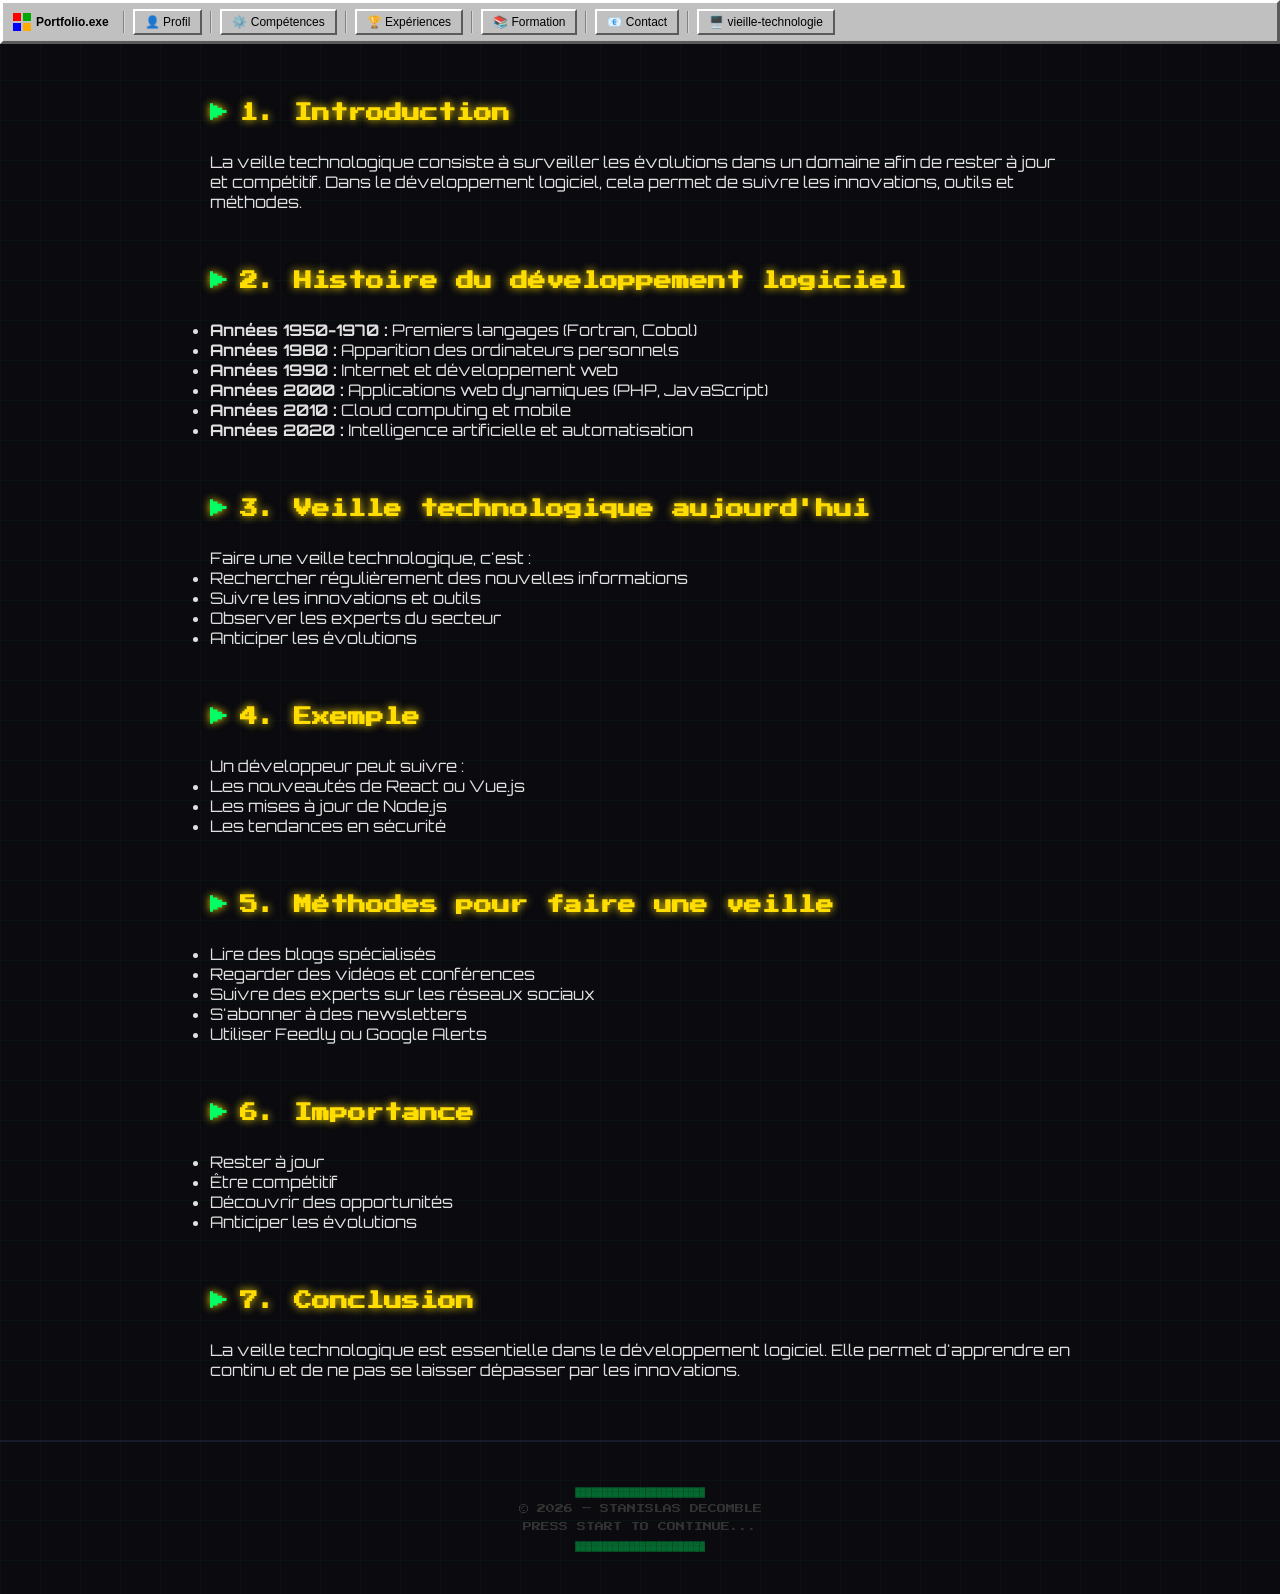
==== vieille-technologie.html @ 34cf0b84 "deuxieme commit" ====
<!DOCTYPE html>
<html lang="fr">
	<head>
		<meta charset="UTF-8">
		<meta name="viewport" content="width=device-width, initial-scale=1.0">
		<title>Stanislas Decomble — Veille Technologie</title>
		<link rel="preconnect" href="https://fonts.googleapis.com">
		<link href="style/styles.css" rel="stylesheet">

	</head>
	<body>

		<!-- NAVBAR -->
		<nav>
			<div class="nav-logo-win">
				<div class="win-icon">
				<span></span><span></span><span></span><span></span>
				</div>
				Portfolio.exe
			</div>

			<div class="burger" id="burger">☰</div>

			<div class="nav-menu" id="navMenu">
				<div class="nav-separator"></div>
				<a href="index.html" class="nav-btn">👤 Profil</a>
				<div class="nav-separator"></div>
				<a href="competences.html" class="nav-btn">⚙️ Compétences</a>
				<div class="nav-separator"></div>
				<a href="experiences.html" class="nav-btn">🏆 Expériences</a>
				<div class="nav-separator"></div>
				<a href="formation.html" class="nav-btn">📚 Formation</a>
				<div class="nav-separator"></div>
				<a href="contact.html" class="nav-btn">📧 Contact</a>
				<div class="nav-separator"></div>
				<a href="vieille-technologie.html" class="nav-btn">🖥️ vieille-technologie</a>
			</div>
		</nav>



		<section>
		  <h2>1. Introduction</h2>
		  <p>La veille technologique consiste à surveiller les évolutions dans un domaine afin de rester à jour et compétitif. Dans le développement logiciel, cela permet de suivre les innovations, outils et méthodes.</p>
		</section>

		<section>
		  <h2>2. Histoire du développement logiciel</h2>
		  <ul>
			<li><strong>Années 1950-1970 :</strong> Premiers langages (Fortran, Cobol)</li>
			<li><strong>Années 1980 :</strong> Apparition des ordinateurs personnels</li>
			<li><strong>Années 1990 :</strong> Internet et développement web</li>
			<li><strong>Années 2000 :</strong> Applications web dynamiques (PHP, JavaScript)</li>
			<li><strong>Années 2010 :</strong> Cloud computing et mobile</li>
			<li><strong>Années 2020 :</strong> Intelligence artificielle et automatisation</li>
		  </ul>
		</section>

		<section>
		  <h2>3. Veille technologique aujourd'hui</h2>
		  <p>Faire une veille technologique, c'est :</p>
		  <ul>
			<li>Rechercher régulièrement des nouvelles informations</li>
			<li>Suivre les innovations et outils</li>
			<li>Observer les experts du secteur</li>
			<li>Anticiper les évolutions</li>
		  </ul>
		</section>

		<section>
		  <h2>4. Exemple</h2>
		  <p>Un développeur peut suivre :</p>
		  <ul>
			<li>Les nouveautés de React ou Vue.js</li>
			<li>Les mises à jour de Node.js</li>
			<li>Les tendances en sécurité</li>
		  </ul>
		</section>

		<section>
		  <h2>5. Méthodes pour faire une veille</h2>
		  <ul>
			<li>Lire des blogs spécialisés</li>
			<li>Regarder des vidéos et conférences</li>
			<li>Suivre des experts sur les réseaux sociaux</li>
			<li>S'abonner à des newsletters</li>
			<li>Utiliser Feedly ou Google Alerts</li>
		  </ul>
		</section>

		<section>
		  <h2>6. Importance</h2>
		  <ul>
			<li>Rester à jour</li>
			<li>Être compétitif</li>
			<li>Découvrir des opportunités</li>
			<li>Anticiper les évolutions</li>
		  </ul>
		</section>

		<section>
		  <h2>7. Conclusion</h2>
		  <p>La veille technologique est essentielle dans le développement logiciel. Elle permet d'apprendre en continu et de ne pas se laisser dépasser par les innovations.</p>
		</section>



	

		<!-- FOOTER -->
		<footer>
			<p class="credit">▓▓▓▓▓▓▓▓▓▓▓▓▓▓▓▓▓▓▓▓▓▓▓▓</p>
			<p>© 2026 — STANISLAS DECOMBLE</p>
			<p>PRESS START TO CONTINUE...</p>
			<p class="credit">▓▓▓▓▓▓▓▓▓▓▓▓▓▓▓▓▓▓▓▓▓▓▓▓</p>
		</footer>

		<script>
			const burger = document.getElementById('burger');
			const navMenu = document.getElementById('navMenu');
			burger.addEventListener('click', () => navMenu.classList.toggle('active'));
		</script>

	</body>
</html>
---- style/styles.css ----
@import url('https://fonts.googleapis.com/css2?family=Press+Start+2P&family=Orbitron:wght@400;700&display=swap');

* {
  margin: 0;
  padding: 0;
  box-sizing: border-box;
}

body {
  background-color: #0a0a0f;
  color: #e0e0e0;
  font-family: 'Orbitron', sans-serif;
  background-image:
    linear-gradient(rgba(0, 255, 100, 0.03) 1px, transparent 1px),
    linear-gradient(90deg, rgba(0, 255, 100, 0.03) 1px, transparent 1px);
  background-size: 40px 40px;
  min-height: 100vh;
}

/* ===== NAVBAR ===== */
nav {
  background-color: #c0c0c0;
  border-top: 3px solid #ffffff;
  border-left: 3px solid #ffffff;
  border-right: 3px solid #5a5a5a;
  border-bottom: 3px solid #5a5a5a;
  padding: 6px 10px;
  display: flex;
  align-items: center;
  gap: 4px;
  position: sticky;
  top: 0;
  z-index: 100;
  flex-wrap: wrap;
}

.nav-logo-win {
  font-family: 'Arial', sans-serif;
  font-size: 12px;
  font-weight: bold;
  color: #000;
  margin-right: 6px;
  display: flex;
  align-items: center;
  gap: 5px;
  flex-shrink: 0;
}

.win-icon {
  width: 18px;
  height: 18px;
  display: grid;
  grid-template-columns: 1fr 1fr;
  gap: 2px;
}

.win-icon span { display: block; }
.win-icon span:nth-child(1) { background: #ff0000; }
.win-icon span:nth-child(2) { background: #00aa00; }
.win-icon span:nth-child(3) { background: #0000ff; }
.win-icon span:nth-child(4) { background: #ffaa00; }

.nav-btn {
  background-color: #c0c0c0;
  border-top: 2px solid #ffffff;
  border-left: 2px solid #ffffff;
  border-right: 2px solid #5a5a5a;
  border-bottom: 2px solid #5a5a5a;
  padding: 4px 10px;
  font-family: 'Arial', sans-serif;
  font-size: 12px;
  color: #000;
  text-decoration: none;
  display: inline-block;
  white-space: nowrap;
  cursor: pointer;
}

.nav-btn:hover {
  background-color: #000080;
  color: white;
}

.nav-btn:active {
  border-top: 2px solid #5a5a5a;
  border-left: 2px solid #5a5a5a;
  border-right: 2px solid #ffffff;
  border-bottom: 2px solid #ffffff;
}

.nav-separator {
  width: 2px;
  height: 22px;
  background: linear-gradient(to right, #5a5a5a, #fff);
  margin: 0 4px;
}

/* ===== BURGER ===== */
.burger {
  display: none;
  font-size: 22px;
  cursor: pointer;
  margin-left: auto;
  user-select: none;
  padding: 2px 8px;
  background-color: #c0c0c0;
  border-top: 2px solid #ffffff;
  border-left: 2px solid #ffffff;
  border-right: 2px solid #5a5a5a;
  border-bottom: 2px solid #5a5a5a;
}

/* ===== NAV MENU ===== */
.nav-menu {
  display: flex;
  align-items: center;
  gap: 4px;
  flex-wrap: wrap;
}

/* ===== HERO ===== */
.hero {
  text-align: center;
  padding: 80px 20px 60px;
  position: relative;
  border-bottom: 2px solid #00ff64;
}

.hero::before {
  display: block;
  font-family: 'Press Start 2P', monospace;
  font-size: 10px;
  color: #00ff64;
  margin-bottom: 30px;
  animation: blink 1.2s step-end infinite;
}

@keyframes blink {
  0%, 100% { opacity: 1; }
  50% { opacity: 0; }
}

.hero h1 {
  font-family: 'Press Start 2P', monospace;
  font-size: clamp(18px, 4vw, 36px);
  color: #00ff64;
  text-shadow: 0 0 10px #00ff64, 0 0 30px rgba(0,255,100,0.4);
  margin-bottom: 20px;
  line-height: 1.5;
}

.hero .sous-titre {
  font-family: 'Press Start 2P', monospace;
  font-size: clamp(8px, 1.5vw, 12px);
  color: #ffdd00;
  text-shadow: 0 0 8px #ffdd00;
  margin-bottom: 25px;
}

.hero .desc {
  font-size: clamp(11px, 1.5vw, 14px);
  color: #aaa;
  max-width: 600px;
  margin: 0 auto;
  line-height: 1.8;
  letter-spacing: 1px;
}

.hp-bar {
  margin: 30px auto;
  max-width: 400px;
  width: 100%;
  padding: 0 10px;
}

.hp-label {
  font-family: 'Press Start 2P', monospace;
  font-size: 9px;
  color: #00ff64;
  margin-bottom: 6px;
  text-align: left;
  word-break: break-all;
}

.hp-track {
  width: 100%;
  height: 18px;
  background: #111;
  border: 2px solid #00ff64;
  position: relative;
}

.hp-fill {
  width: 82%;
  height: 100%;
  background: linear-gradient(90deg, #00cc50, #00ff64);
}

/* ===== SECTIONS ===== */
section {
  max-width: 900px;
  margin: 60px auto;
  padding: 0 20px;
}

section h2 {
  font-family: 'Press Start 2P', monospace;
  font-size: clamp(11px, 2vw, 18px);
  color: #ffdd00;
  text-shadow: 0 0 8px #ffdd00;
  margin-bottom: 30px;
  display: flex;
  align-items: center;
  gap: 12px;
}

section h2::before {
  content: '▶';
  color: #00ff64;
  flex-shrink: 0;
}

/* ===== COMPÉTENCES ===== */
.skills-group {
  margin-bottom: 25px;
}

.skills-group h3 {
  font-family: 'Press Start 2P', monospace;
  font-size: 9px;
  color: #888;
  margin-bottom: 12px;
  letter-spacing: 2px;
}

.tags {
  display: flex;
  flex-wrap: wrap;
  gap: 10px;
}

.tag {
  border: 2px solid #00ff64;
  color: #00ff64;
  padding: 6px 14px;
  font-family: 'Press Start 2P', monospace;
  font-size: 8px;
  background-color: rgba(0, 255, 100, 0.06);
  letter-spacing: 1px;
  cursor: default;
}

.tag:hover {
  background-color: #00ff64;
  color: #000;
}

/* ===== EXPÉRIENCES ===== */
.card {
  background: #0f0f1a;
  border: 2px solid #333;
  border-left: 4px solid #00ff64;
  padding: 25px;
  margin-bottom: 20px;
  position: relative;
}

.card::before {
  content: 'MISSION';
  position: absolute;
  top: -10px;
  left: 20px;
  background: #0a0a0f;
  padding: 0 8px;
  font-family: 'Press Start 2P', monospace;
  font-size: 8px;
  color: #00ff64;
}

.card h3 {
  font-size: clamp(14px, 2vw, 18px);
  color: #fff;
  margin-bottom: 6px;
  letter-spacing: 2px;
}

.card .role {
  font-family: 'Press Start 2P', monospace;
  font-size: 8px;
  color: #ffdd00;
  margin-bottom: 14px;
  word-break: break-word;
}

.card p {
  font-size: 13px;
  line-height: 1.8;
  color: #aaa;
  letter-spacing: 1px;
}

/* ===== FORMATION ===== */
.formation-item {
  background: #0f0f1a;
  border: 2px solid #333;
  padding: 20px 25px;
  margin-bottom: 15px;
  display: flex;
  align-items: center;
  gap: 25px;
}

.formation-item .annee {
  font-family: 'Press Start 2P', monospace;
  font-size: 9px;
  color: #ffdd00;
  text-align: center;
  min-width: 90px;
  line-height: 1.6;
  flex-shrink: 0;
}

.formation-item h3 {
  font-size: clamp(12px, 1.8vw, 15px);
  color: #fff;
  margin-bottom: 5px;
  letter-spacing: 1px;
}

.formation-item p {
  font-size: 12px;
  color: #777;
}

/* ===== CONTACT ===== */
.contact-grid {
  display: grid;
  grid-template-columns: 1fr 1fr;
  gap: 15px;
}

.contact-card {
  background: #0f0f1a;
  border: 2px solid #333;
  padding: 20px;
  transition: border-color 0.2s;
}

.contact-card:hover {
  border-color: #00ff64;
}

.contact-card h3 {
  font-family: 'Press Start 2P', monospace;
  font-size: 8px;
  color: #555;
  margin-bottom: 10px;
  letter-spacing: 2px;
}

.contact-card a {
  color: #00ff64;
  text-decoration: none;
  font-size: 13px;
  letter-spacing: 1px;
  word-break: break-all;
}

.contact-card a:hover {
  text-decoration: underline;
}

.contact-card p {
  font-size: 13px;
  color: #aaa;
}

/* ===== FOOTER ===== */
footer {
  text-align: center;
  padding: 40px 20px;
  border-top: 2px solid #1a1a2e;
  margin-top: 60px;
}

footer p {
  font-family: 'Press Start 2P', monospace;
  font-size: 9px;
  color: #333;
  line-height: 2;
}

footer .credit {
  color: #00ff64;
  opacity: 0.5;
  overflow: hidden;
  word-break: break-all;
}

/* ===== VIEILLE TECHNO (ancienne classe générique) ===== */
.vieille-techno-content {
  max-width: 900px;
  margin: 60px auto;
  padding: 0 20px;
  text-align: center;
}

.vieille-techno-content h2 {
  font-family: 'Press Start 2P', monospace;
  font-size: clamp(11px, 2vw, 18px);
  color: #ffdd00;
  text-shadow: 0 0 8px #ffdd00;
  margin-bottom: 30px;
}

/* ===== TIMELINE — vieille-technologie.html ===== */
.timeline-section {
  max-width: 900px;
  margin: 60px auto;
  padding: 0 20px;
  position: relative;
}

.timeline-section > h2 {
  font-family: 'Press Start 2P', monospace;
  font-size: clamp(11px, 2vw, 18px);
  color: #ffdd00;
  text-shadow: 0 0 8px #ffdd00;
  margin-bottom: 40px;
  display: flex;
  align-items: center;
  gap: 12px;
}

.timeline-section > h2::before {
  content: '▶';
  color: #00ff64;
  flex-shrink: 0;
}

/* Axe vertical central */
.timeline-axis {
  position: absolute;
  left: 50%;
  top: 100px;
  bottom: 80px;
  width: 2px;
  background: linear-gradient(to bottom, #00ff64 0%, rgba(0,255,100,0.2) 100%);
  transform: translateX(-50%);
}

/* ===== ERA LABEL ===== */
.era-label {
  text-align: center;
  margin: 40px 0 20px;
  position: relative;
  z-index: 2;
}

.era-label span {
  font-family: 'Press Start 2P', monospace;
  font-size: 9px;
  color: #ffdd00;
  background: #0a0a0f;
  padding: 6px 16px;
  border: 1px solid #ffdd00;
  letter-spacing: 2px;
}

/* ===== CARD VIEILLE TECHNO (ligne de timeline) ===== */
.card-vieille-techno {
  display: grid;
  grid-template-columns: 1fr 40px 1fr;
  align-items: center;
  gap: 0;
  margin-bottom: 30px;
  position: relative;
}

/* ===== DOT (point sur l'axe) ===== */
.tl-dot-wrap {
  display: flex;
  justify-content: center;
  align-items: center;
  z-index: 2;
}

.tl-dot {
  width: 14px;
  height: 14px;
  background: #00ff64;
  border: 3px solid #0a0a0f;
  box-shadow: 0 0 8px #00ff64;
  border-radius: 50%;
  flex-shrink: 0;
}

/* ===== SPACER (côté vide) ===== */
.tl-spacer { /* vide, occupe la colonne */ }

/* ===== TL-CARD (carte de contenu) ===== */
.tl-card {
  background: #0f0f1a;
  border: 2px solid #333;
  padding: 20px;
  position: relative;
}

/* Côté gauche : bordure droite verte */
.card-vieille-techno > .tl-card:first-child {
  border-right: 4px solid #00ff64;
}

/* Côté droit : bordure gauche verte */
.card-vieille-techno > .tl-card:last-child {
  border-left: 4px solid #00ff64;
}

.tl-year {
  font-family: 'Press Start 2P', monospace;
  font-size: 13px;
  color: #ffdd00;
  margin-bottom: 8px;
}

.tl-name {
  font-size: clamp(13px, 2vw, 17px);
  color: #fff;
  font-weight: 700;
  letter-spacing: 2px;
  margin-bottom: 8px;
}

.tl-brand {
  display: inline-block;
  font-family: 'Press Start 2P', monospace;
  font-size: 7px;
  padding: 3px 8px;
  margin-bottom: 12px;
  letter-spacing: 1px;
}

.tl-brand.red    { color: #ff4444; border: 1px solid #ff4444; }
.tl-brand.cyan   { color: #00ffff; border: 1px solid #00ffff; }
.tl-brand.yellow { color: #ffdd00; border: 1px solid #ffdd00; }
.tl-brand.green  { color: #00ff64; border: 1px solid #00ff64; }
.tl-brand.white  { color: #ffffff; border: 1px solid #ffffff; }

.tl-desc {
  font-size: 12px;
  line-height: 1.8;
  color: #aaa;
  letter-spacing: 0.5px;
  margin-bottom: 14px;
}

/* Barre d'immersion */
.tl-bar-wrap { margin-top: 6px; }

.tl-bar-label {
  font-family: 'Press Start 2P', monospace;
  font-size: 7px;
  color: #555;
  margin-bottom: 5px;
  letter-spacing: 1px;
}

.tl-bar-bg {
  width: 100%;
  height: 10px;
  background: #111;
  border: 1px solid #333;
}

.tl-bar-fill {
  height: 100%;
  background: linear-gradient(90deg, #00cc50, #00ff64);
}

/* ===== FIN DE TIMELINE ===== */
.timeline-end {
  text-align: center;
  padding: 40px 20px;
  border-top: 2px dashed #333;
  margin-top: 20px;
}

.timeline-end .arrow {
  font-family: 'Press Start 2P', monospace;
  font-size: 18px;
  color: #00ff64;
  display: block;
  margin-bottom: 16px;
  animation: blink 1s step-end infinite;
}

.now-badge {
  font-family: 'Press Start 2P', monospace;
  font-size: 11px;
  color: #ffdd00;
  border: 2px solid #ffdd00;
  display: inline-block;
  padding: 8px 16px;
  margin-bottom: 20px;
}

.timeline-end p {
  font-family: 'Press Start 2P', monospace;
  font-size: 8px;
  color: #555;
  line-height: 2.2;
  letter-spacing: 1px;
}

/* ===== RESPONSIVE NAVBAR ===== */
@media (max-width: 768px) {
  nav {
    justify-content: space-between;
    flex-wrap: wrap;
    align-items: center;
  }

  .burger {
    display: block;
  }

  .nav-menu {
    display: none;
    flex-direction: column;
    width: 100%;
    margin-top: 6px;
    align-items: stretch;
  }

  .nav-menu.active {
    display: flex;
  }

  .nav-separator {
    display: none;
  }

  .nav-btn {
    width: 100%;
    text-align: left;
    padding: 8px 12px;
    font-size: 13px;
  }

  .nav-logo-win {
    flex: 1;
  }

  /* Timeline en colonne sur mobile */
  .timeline-axis {
    display: none;
  }

  .card-vieille-techno {
    display: flex;
    flex-direction: column;
    gap: 0;
  }

  .tl-spacer {
    display: none;
  }

  .tl-dot-wrap {
    justify-content: flex-start;
    padding: 8px 0 8px 10px;
  }

  .card-vieille-techno > .tl-card:first-child,
  .card-vieille-techno > .tl-card:last-child {
    border-left: 4px solid #00ff64;
    border-right: 2px solid #333;
  }
}

/* ===== RESPONSIVE GÉNÉRAL ===== */
@media (max-width: 600px) {
  .hero {
    padding: 50px 16px 40px;
  }

  .hero h1 {
    font-size: 18px;
  }

  .contact-grid {
    grid-template-columns: 1fr;
  }

  .formation-item {
    flex-direction: column;
    align-items: flex-start;
    gap: 12px;
  }

  .formation-item .annee {
    min-width: unset;
    text-align: left;
  }

  section {
    margin: 40px auto;
  }

  .card {
    padding: 20px 16px;
  }

  .card p {
    font-size: 12px;
  }

  footer {
    padding: 30px 16px;
  }

  footer .credit {
    font-size: 7px;
  }
}

@media (max-width: 400px) {
  .hero h1 {
    font-size: 15px;
  }

  .hp-label {
    font-size: 7px;
  }

  section h2 {
    font-size: 10px;
  }

  .tag {
    font-size: 7px;
    padding: 5px 10px;
  }
  /* ===== TIMELINE SECTION ===== */
    .timeline-section {
      max-width: 900px;
      margin: 60px auto;
      padding: 0 20px;
      position: relative;
    }

    .timeline-section > h2 {
      font-family: 'Press Start 2P', monospace;
      font-size: clamp(11px, 2vw, 18px);
      color: #ffdd00;
      text-shadow: 0 0 8px #ffdd00;
      margin-bottom: 40px;
      display: flex;
      align-items: center;
      gap: 12px;
    }
    .timeline-section > h2::before { content: '▶'; color: #00ff64; flex-shrink: 0; }

    /* Axe vertical central */
    .timeline-axis {
      position: absolute;
      left: 50%;
      top: 100px;
      bottom: 80px;
      width: 2px;
      background: linear-gradient(to bottom, #00ff64 0%, rgba(0,255,100,0.2) 100%);
      transform: translateX(-50%);
    }

    /* ===== ERA LABEL ===== */
    .era-label {
      text-align: center;
      margin: 40px 0 20px;
      position: relative;
      z-index: 2;
    }
    .era-label span {
      font-family: 'Press Start 2P', monospace;
      font-size: 9px;
      color: #ffdd00;
      background: #0a0a0f;
      padding: 6px 16px;
      border: 1px solid #ffdd00;
      letter-spacing: 2px;
    }

    /* ===== CARD VIEILLE TECHNO (ligne de timeline) ===== */
    .card-vieille-techno {
      display: grid;
      grid-template-columns: 1fr 40px 1fr;
      align-items: center;
      gap: 0;
      margin-bottom: 30px;
      position: relative;
    }

    /* Quand la carte est un h2 (label d'ère dans card-vieille-techno) */
    .card-vieille-techno.era-in-card {
      display: flex;
      justify-content: center;
      margin: 40px 0 20px;
    }
    .card-vieille-techno.era-in-card span {
      font-family: 'Press Start 2P', monospace;
      font-size: 9px;
      color: #ffdd00;
      background: #0a0a0f;
      padding: 6px 16px;
      border: 1px solid #ffdd00;
    }

    /* ===== DOT (point sur l'axe) ===== */
    .tl-dot-wrap {
      display: flex;
      justify-content: center;
      align-items: center;
      z-index: 2;
    }

    .tl-dot {
      width: 14px;
      height: 14px;
      background: #00ff64;
      border: 3px solid #0a0a0f;
      box-shadow: 0 0 8px #00ff64;
      border-radius: 50%;
      flex-shrink: 0;
    }

    /* ===== SPACER (côté vide) ===== */
    .tl-spacer { /* vide, juste pour occuper la colonne */ }

    /* ===== TL-CARD (carte de contenu) ===== */
    .tl-card {
      background: #0f0f1a;
      border: 2px solid #333;
      padding: 20px;
      position: relative;
    }

    /* Côté gauche : bordure droite verte */
    .card-vieille-techno > .tl-card:first-child {
      border-right: 4px solid #00ff64;
    }
    /* Côté droit : bordure gauche verte */
    .card-vieille-techno > .tl-card:last-child {
      border-left: 4px solid #00ff64;
    }

    .tl-year {
      font-family: 'Press Start 2P', monospace;
      font-size: 13px;
      color: #ffdd00;
      margin-bottom: 8px;
    }

    .tl-name {
      font-size: clamp(13px, 2vw, 17px);
      color: #fff;
      font-weight: 700;
      letter-spacing: 2px;
      margin-bottom: 8px;
    }

    .tl-brand {
      display: inline-block;
      font-family: 'Press Start 2P', monospace;
      font-size: 7px;
      padding: 3px 8px;
      margin-bottom: 12px;
      letter-spacing: 1px;
    }
    .tl-brand.red    { color: #ff4444; border: 1px solid #ff4444; }
    .tl-brand.cyan   { color: #00ffff; border: 1px solid #00ffff; }
    .tl-brand.yellow { color: #ffdd00; border: 1px solid #ffdd00; }
    .tl-brand.green  { color: #00ff64; border: 1px solid #00ff64; }
    .tl-brand.white  { color: #ffffff; border: 1px solid #ffffff; }

    .tl-desc {
      font-size: 12px;
      line-height: 1.8;
      color: #aaa;
      letter-spacing: 0.5px;
      margin-bottom: 14px;
    }

    /* Barre d'immersion */
    .tl-bar-wrap { margin-top: 6px; }

    .tl-bar-label {
      font-family: 'Press Start 2P', monospace;
      font-size: 7px;
      color: #555;
      margin-bottom: 5px;
      letter-spacing: 1px;
    }

    .tl-bar-bg {
      width: 100%;
      height: 10px;
      background: #111;
      border: 1px solid #333;
    }

    .tl-bar-fill {
      height: 100%;
      background: linear-gradient(90deg, #00cc50, #00ff64);
    }

    /* ===== FIN DE TIMELINE ===== */
    .timeline-end {
      text-align: center;
      padding: 40px 20px;
      border-top: 2px dashed #333;
      margin-top: 20px;
    }
    .timeline-end .arrow {
      font-family: 'Press Start 2P', monospace;
      font-size: 18px;
      color: #00ff64;
      display: block;
      margin-bottom: 16px;
      animation: blink 1s step-end infinite;
    }
    .now-badge {
      font-family: 'Press Start 2P', monospace;
      font-size: 11px;
      color: #ffdd00;
      border: 2px solid #ffdd00;
      display: inline-block;
      padding: 8px 16px;
      margin-bottom: 20px;
    }
    .timeline-end p {
      font-family: 'Press Start 2P', monospace;
      font-size: 8px;
      color: #555;
      line-height: 2.2;
      letter-spacing: 1px;
    }

    @keyframes blink {
      0%, 100% { opacity: 1; }
      50% { opacity: 0; }
    }

}
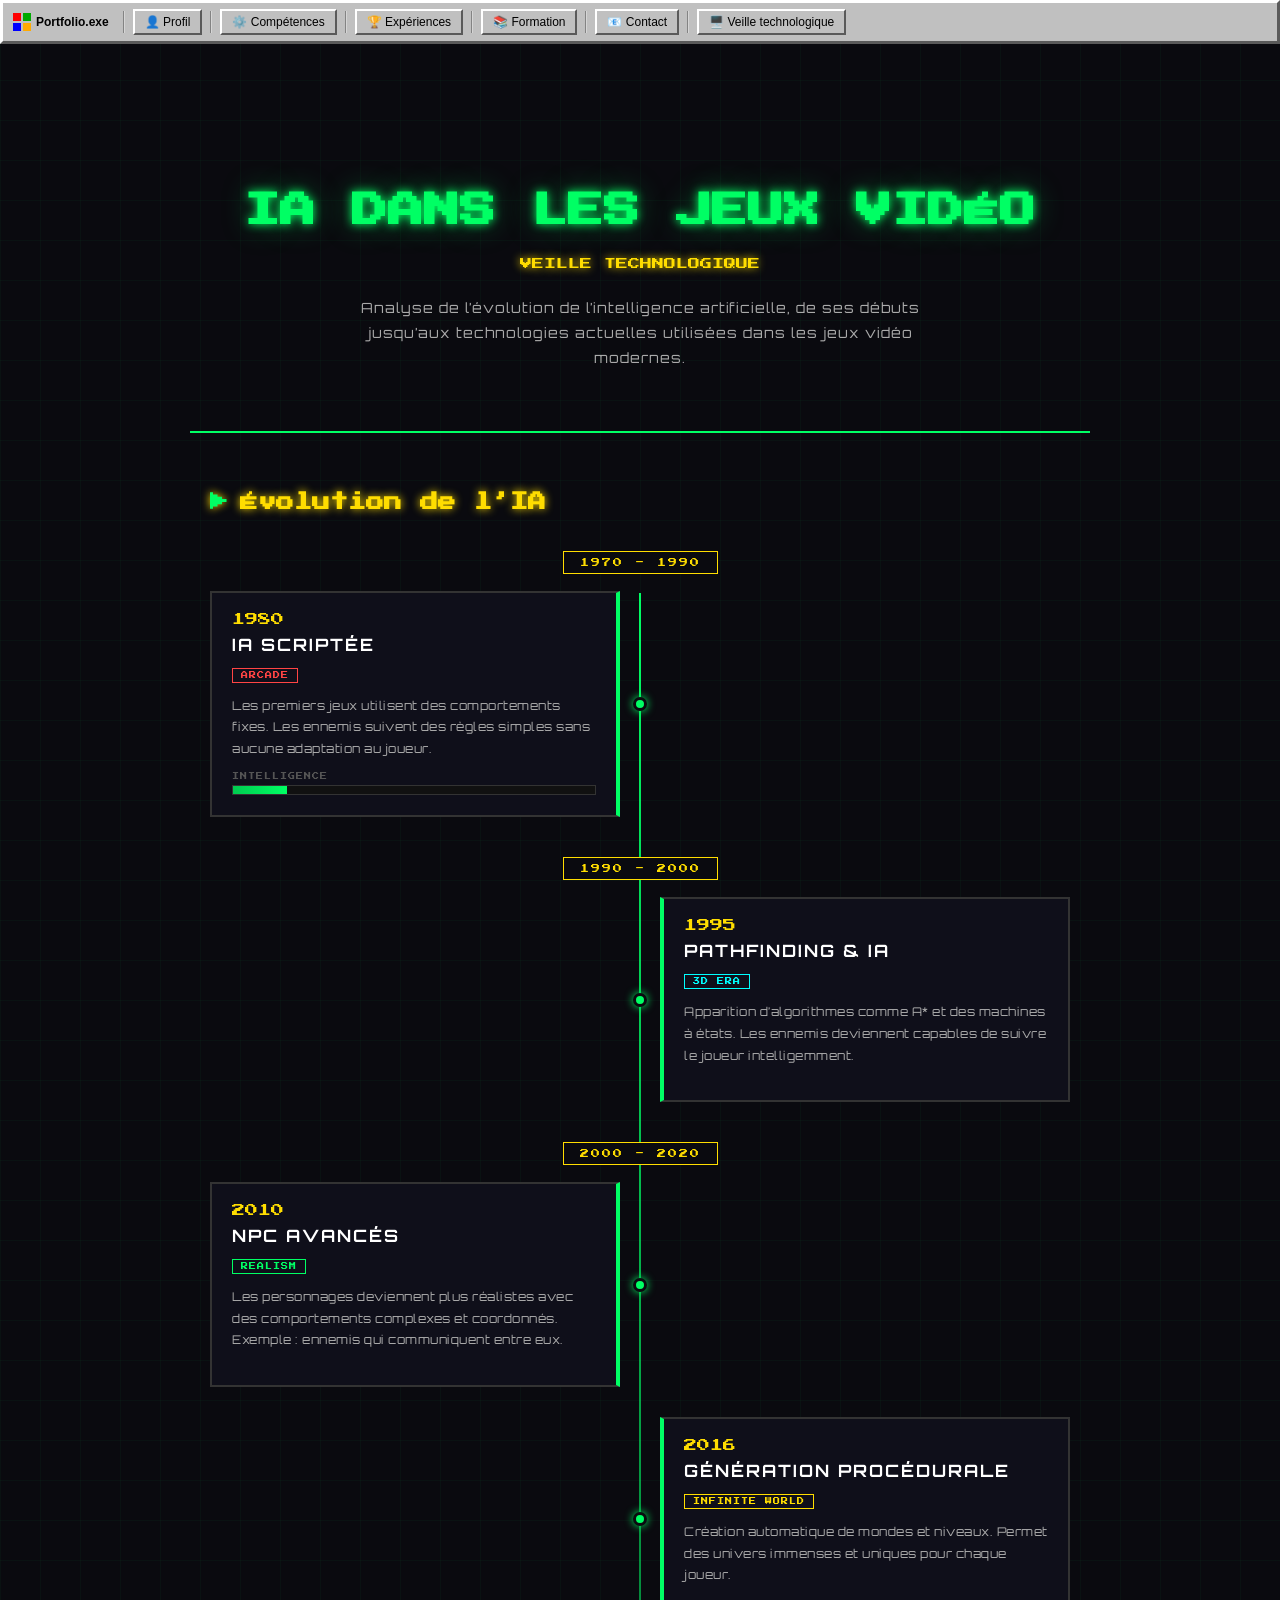
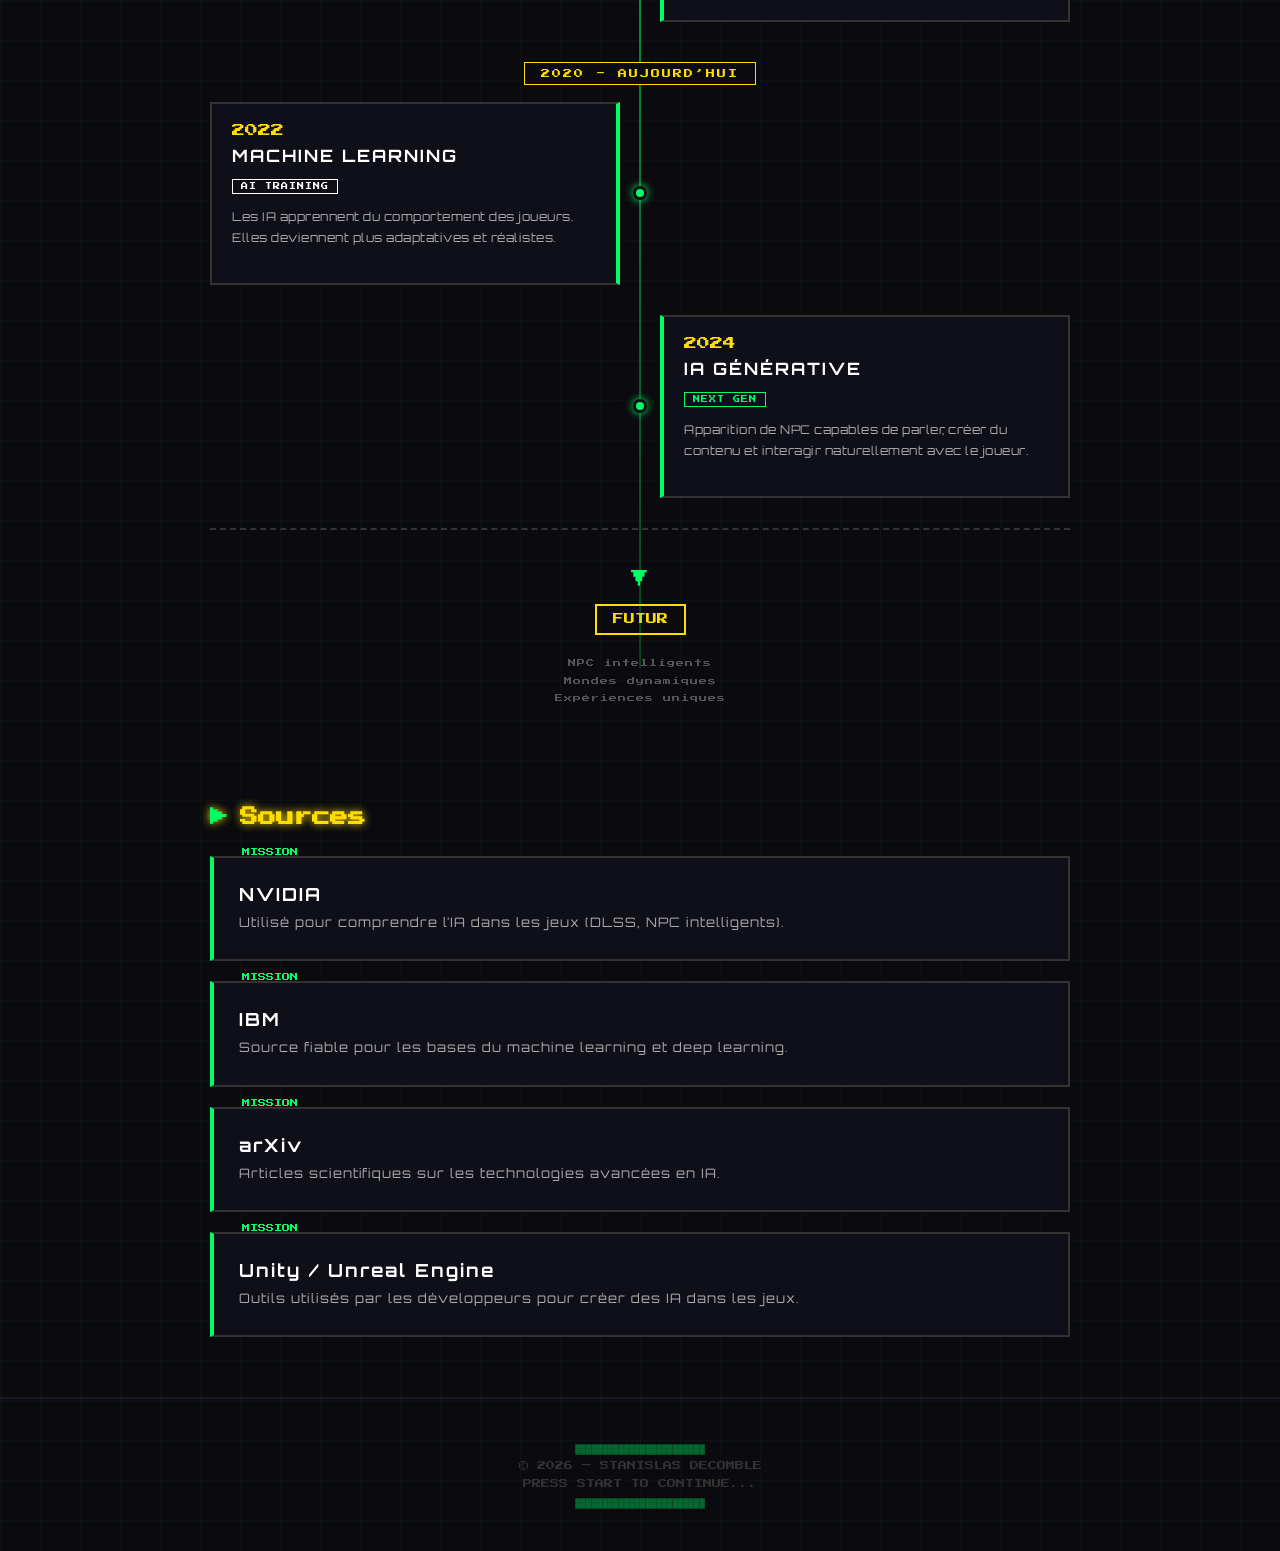
==== commit 4e857413: "veille techno derniere retouch et verification" ====
--- a/vieille-technologie.html
+++ b/vieille-technologie.html
@@ -1,125 +1,245 @@
 <!DOCTYPE html>
 <html lang="fr">
-	<head>
-		<meta charset="UTF-8">
-		<meta name="viewport" content="width=device-width, initial-scale=1.0">
-		<title>Stanislas Decomble — Veille Technologie</title>
-		<link rel="preconnect" href="https://fonts.googleapis.com">
-		<link href="style/styles.css" rel="stylesheet">
-
-	</head>
-	<body>
-
-		<!-- NAVBAR -->
-		<nav>
-			<div class="nav-logo-win">
-				<div class="win-icon">
-				<span></span><span></span><span></span><span></span>
-				</div>
-				Portfolio.exe
-			</div>
-
-			<div class="burger" id="burger">☰</div>
-
-			<div class="nav-menu" id="navMenu">
-				<div class="nav-separator"></div>
-				<a href="index.html" class="nav-btn">👤 Profil</a>
-				<div class="nav-separator"></div>
-				<a href="competences.html" class="nav-btn">⚙️ Compétences</a>
-				<div class="nav-separator"></div>
-				<a href="experiences.html" class="nav-btn">🏆 Expériences</a>
-				<div class="nav-separator"></div>
-				<a href="formation.html" class="nav-btn">📚 Formation</a>
-				<div class="nav-separator"></div>
-				<a href="contact.html" class="nav-btn">📧 Contact</a>
-				<div class="nav-separator"></div>
-				<a href="vieille-technologie.html" class="nav-btn">🖥️ vieille-technologie</a>
-			</div>
-		</nav>
-
-
-
-		<section>
-		  <h2>1. Introduction</h2>
-		  <p>La veille technologique consiste à surveiller les évolutions dans un domaine afin de rester à jour et compétitif. Dans le développement logiciel, cela permet de suivre les innovations, outils et méthodes.</p>
-		</section>
-
-		<section>
-		  <h2>2. Histoire du développement logiciel</h2>
-		  <ul>
-			<li><strong>Années 1950-1970 :</strong> Premiers langages (Fortran, Cobol)</li>
-			<li><strong>Années 1980 :</strong> Apparition des ordinateurs personnels</li>
-			<li><strong>Années 1990 :</strong> Internet et développement web</li>
-			<li><strong>Années 2000 :</strong> Applications web dynamiques (PHP, JavaScript)</li>
-			<li><strong>Années 2010 :</strong> Cloud computing et mobile</li>
-			<li><strong>Années 2020 :</strong> Intelligence artificielle et automatisation</li>
-		  </ul>
-		</section>
-
-		<section>
-		  <h2>3. Veille technologique aujourd'hui</h2>
-		  <p>Faire une veille technologique, c'est :</p>
-		  <ul>
-			<li>Rechercher régulièrement des nouvelles informations</li>
-			<li>Suivre les innovations et outils</li>
-			<li>Observer les experts du secteur</li>
-			<li>Anticiper les évolutions</li>
-		  </ul>
-		</section>
-
-		<section>
-		  <h2>4. Exemple</h2>
-		  <p>Un développeur peut suivre :</p>
-		  <ul>
-			<li>Les nouveautés de React ou Vue.js</li>
-			<li>Les mises à jour de Node.js</li>
-			<li>Les tendances en sécurité</li>
-		  </ul>
-		</section>
-
-		<section>
-		  <h2>5. Méthodes pour faire une veille</h2>
-		  <ul>
-			<li>Lire des blogs spécialisés</li>
-			<li>Regarder des vidéos et conférences</li>
-			<li>Suivre des experts sur les réseaux sociaux</li>
-			<li>S'abonner à des newsletters</li>
-			<li>Utiliser Feedly ou Google Alerts</li>
-		  </ul>
-		</section>
-
-		<section>
-		  <h2>6. Importance</h2>
-		  <ul>
-			<li>Rester à jour</li>
-			<li>Être compétitif</li>
-			<li>Découvrir des opportunités</li>
-			<li>Anticiper les évolutions</li>
-		  </ul>
-		</section>
-
-		<section>
-		  <h2>7. Conclusion</h2>
-		  <p>La veille technologique est essentielle dans le développement logiciel. Elle permet d'apprendre en continu et de ne pas se laisser dépasser par les innovations.</p>
-		</section>
-
-
-
-	
-
-		<!-- FOOTER -->
-		<footer>
-			<p class="credit">▓▓▓▓▓▓▓▓▓▓▓▓▓▓▓▓▓▓▓▓▓▓▓▓</p>
-			<p>© 2026 — STANISLAS DECOMBLE</p>
-			<p>PRESS START TO CONTINUE...</p>
-			<p class="credit">▓▓▓▓▓▓▓▓▓▓▓▓▓▓▓▓▓▓▓▓▓▓▓▓</p>
-		</footer>
-
-		<script>
-			const burger = document.getElementById('burger');
-			const navMenu = document.getElementById('navMenu');
-			burger.addEventListener('click', () => navMenu.classList.toggle('active'));
-		</script>
-
-	</body>
+<head>
+    <meta charset="UTF-8">
+    <meta name="viewport" content="width=device-width, initial-scale=1.0">
+    <title>Stanislas Decomble — Veille Technologie</title>
+    <link rel="preconnect" href="https://fonts.googleapis.com">
+    <link href="style/styles.css" rel="stylesheet">
+</head>
+
+<body>
+
+    <!-- NAVBAR -->
+    <nav>
+        <div class="nav-logo-win">
+            <div class="win-icon">
+                <span></span>
+                <span></span>
+                <span></span>
+                <span></span>
+            </div>
+            Portfolio.exe
+        </div>
+
+        <div class="burger" id="burger">☰</div>
+
+        <div class="nav-menu" id="navMenu">
+            <div class="nav-separator"></div>
+            <a href="index.html" class="nav-btn">👤 Profil</a>
+
+            <div class="nav-separator"></div>
+            <a href="competences.html" class="nav-btn">⚙️ Compétences</a>
+
+            <div class="nav-separator"></div>
+            <a href="experiences.html" class="nav-btn">🏆 Expériences</a>
+
+            <div class="nav-separator"></div>
+            <a href="formation.html" class="nav-btn">📚 Formation</a>
+
+            <div class="nav-separator"></div>
+            <a href="contact.html" class="nav-btn">📧 Contact</a>
+
+            <div class="nav-separator"></div>
+            <a href="vieille-technologie.html" class="nav-btn">🖥️ Veille technologique</a>
+        </div>
+    </nav>
+
+   <main>
+
+    <!-- HERO -->
+    <section class="hero">
+        <h1>IA DANS LES JEUX VIDÉO</h1>
+        <p class="sous-titre">VEILLE TECHNOLOGIQUE</p>
+        <p class="desc">
+            Analyse de l’évolution de l’intelligence artificielle, de ses débuts jusqu’aux technologies actuelles
+            utilisées dans les jeux vidéo modernes.
+        </p>
+    </section>
+
+    <!-- TIMELINE -->
+    <section class="timeline-section">
+
+        <h2>Évolution de l’IA</h2>
+        <div class="timeline-axis"></div>
+
+        <!-- ===== DÉBUT ===== -->
+        <div class="era-label"><span>1970 - 1990</span></div>
+
+        <div class="card-vieille-techno">
+            <div class="tl-card">
+                <div class="tl-year">1980</div>
+                <div class="tl-name">IA SCRIPTÉE</div>
+                <div class="tl-brand red">ARCADE</div>
+                <p class="tl-desc">
+                    Les premiers jeux utilisent des comportements fixes. Les ennemis suivent des règles simples
+                    sans aucune adaptation au joueur.
+                </p>
+                <div class="tl-bar-wrap">
+                    <div class="tl-bar-label">INTELLIGENCE</div>
+                    <div class="tl-bar-bg">
+                        <div class="tl-bar-fill" style="width: 15%;"></div>
+                    </div>
+                </div>
+            </div>
+
+            <div class="tl-dot-wrap"><div class="tl-dot"></div></div>
+            <div class="tl-spacer"></div>
+        </div>
+
+        <!-- ===== 1990 ===== -->
+        <div class="era-label"><span>1990 - 2000</span></div>
+
+        <div class="card-vieille-techno">
+            <div class="tl-spacer"></div>
+            <div class="tl-dot-wrap"><div class="tl-dot"></div></div>
+
+            <div class="tl-card">
+                <div class="tl-year">1995</div>
+                <div class="tl-name">PATHFINDING & IA</div>
+                <div class="tl-brand cyan">3D ERA</div>
+                <p class="tl-desc">
+                    Apparition d’algorithmes comme A* et des machines à états. Les ennemis deviennent capables
+                    de suivre le joueur intelligemment.
+                </p>
+                <div class="tl-bar-fill" style="width: 35%;"></div>
+            </div>
+        </div>
+
+        <!-- ===== MODERNE ===== -->
+        <div class="era-label"><span>2000 - 2020</span></div>
+
+        <div class="card-vieille-techno">
+            <div class="tl-card">
+                <div class="tl-year">2010</div>
+                <div class="tl-name">NPC AVANCÉS</div>
+                <div class="tl-brand green">REALISM</div>
+                <p class="tl-desc">
+                    Les personnages deviennent plus réalistes avec des comportements complexes et coordonnés.
+                    Exemple : ennemis qui communiquent entre eux.
+                </p>
+                <div class="tl-bar-fill" style="width: 65%;"></div>
+            </div>
+
+            <div class="tl-dot-wrap"><div class="tl-dot"></div></div>
+            <div class="tl-spacer"></div>
+        </div>
+
+        <div class="card-vieille-techno">
+            <div class="tl-spacer"></div>
+            <div class="tl-dot-wrap"><div class="tl-dot"></div></div>
+
+            <div class="tl-card">
+                <div class="tl-year">2016</div>
+                <div class="tl-name">GÉNÉRATION PROCÉDURALE</div>
+                <div class="tl-brand yellow">INFINITE WORLD</div>
+                <p class="tl-desc">
+                    Création automatique de mondes et niveaux. Permet des univers immenses et uniques pour chaque joueur.
+                </p>
+                <div class="tl-bar-fill" style="width: 75%;"></div>
+            </div>
+        </div>
+
+        <!-- ===== IA MODERNE ===== -->
+        <div class="era-label"><span>2020 - AUJOURD’HUI</span></div>
+
+        <div class="card-vieille-techno">
+            <div class="tl-card">
+                <div class="tl-year">2022</div>
+                <div class="tl-name">MACHINE LEARNING</div>
+                <div class="tl-brand white">AI TRAINING</div>
+                <p class="tl-desc">
+                    Les IA apprennent du comportement des joueurs. Elles deviennent plus adaptatives et réalistes.
+                </p>
+                <div class="tl-bar-fill" style="width: 85%;"></div>
+            </div>
+
+            <div class="tl-dot-wrap"><div class="tl-dot"></div></div>
+            <div class="tl-spacer"></div>
+        </div>
+
+        <div class="card-vieille-techno">
+            <div class="tl-spacer"></div>
+            <div class="tl-dot-wrap"><div class="tl-dot"></div></div>
+
+            <div class="tl-card">
+                <div class="tl-year">2024</div>
+                <div class="tl-name">IA GÉNÉRATIVE</div>
+                <div class="tl-brand green">NEXT GEN</div>
+                <p class="tl-desc">
+                    Apparition de NPC capables de parler, créer du contenu et interagir naturellement avec le joueur.
+                </p>
+                <div class="tl-bar-fill" style="width: 95%;"></div>
+            </div>
+        </div>
+
+        <!-- ===== FIN ===== -->
+        <div class="timeline-end">
+            <span class="arrow">▼</span>
+            <div class="now-badge">FUTUR</div>
+            <p>
+                NPC intelligents<br>
+                Mondes dynamiques<br>
+                Expériences uniques
+            </p>
+        </div>
+
+    </section>
+
+    <!-- SOURCES -->
+    <section>
+        <h2>Sources</h2>
+
+        <div class="card">
+            <h3>NVIDIA</h3>
+            <p>
+                Utilisé pour comprendre l’IA dans les jeux (DLSS, NPC intelligents).
+            </p>
+        </div>
+
+        <div class="card">
+            <h3>IBM</h3>
+            <p>
+                Source fiable pour les bases du machine learning et deep learning.
+            </p>
+        </div>
+
+        <div class="card">
+            <h3>arXiv</h3>
+            <p>
+                Articles scientifiques sur les technologies avancées en IA.
+            </p>
+        </div>
+
+        <div class="card">
+            <h3>Unity / Unreal Engine</h3>
+            <p>
+                Outils utilisés par les développeurs pour créer des IA dans les jeux.
+            </p>
+        </div>
+
+    </section>
+
+</main>
+
+
+
+    <!-- FOOTER -->
+    <footer>
+        <p class="credit">▓▓▓▓▓▓▓▓▓▓▓▓▓▓▓▓▓▓▓▓▓▓▓▓</p>
+        <p>© 2026 — STANISLAS DECOMBLE</p>
+        <p>PRESS START TO CONTINUE...</p>
+        <p class="credit">▓▓▓▓▓▓▓▓▓▓▓▓▓▓▓▓▓▓▓▓▓▓▓▓</p>
+    </footer>
+
+    <script>
+        const burger = document.getElementById('burger');
+        const navMenu = document.getElementById('navMenu');
+
+        burger.addEventListener('click', () => {
+            navMenu.classList.toggle('active');
+        });
+    </script>
+
+</body>
 </html>
